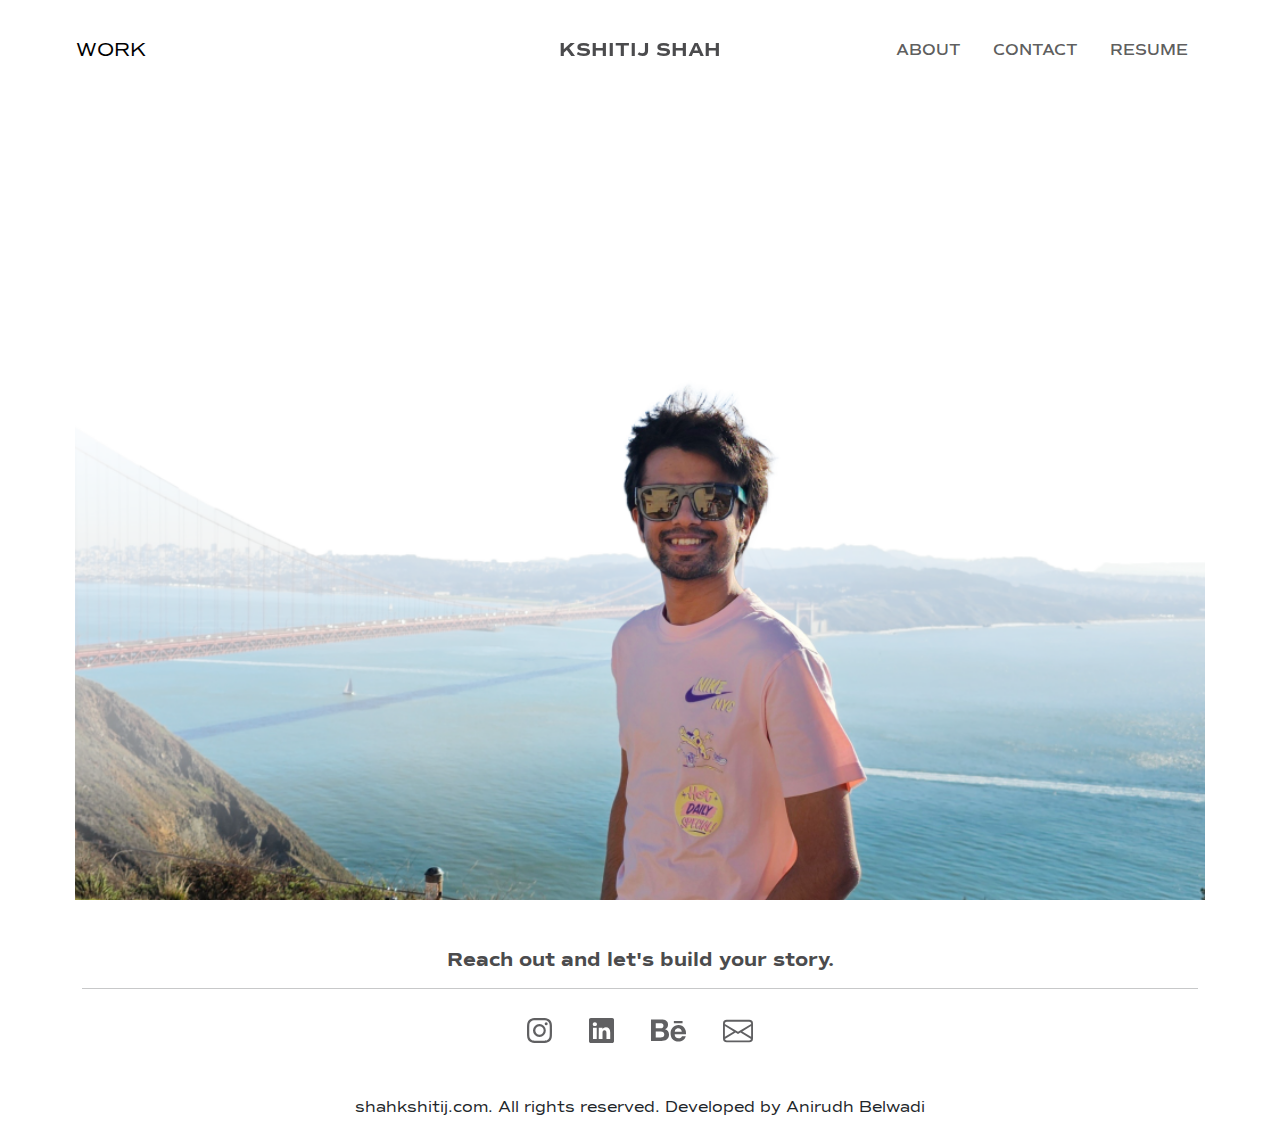
==== about.html @ ad90efc9 "bug fixes and projects added" ====
<!DOCTYPE html>
<html lang="en">

<head>
    <meta charset="UTF-8">
    <meta name="viewport" content="width=device-width, initial-scale=1.0">
    <title>Kshitij Shah Portfolio</title>
    <link href="https://cdn.jsdelivr.net/npm/bootstrap@5.3.3/dist/css/bootstrap.min.css" rel="stylesheet"
        integrity="sha384-QWTKZyjpPEjISv5WaRU9OFeRpok6YctnYmDr5pNlyT2bRjXh0JMhjY6hW+ALEwIH" crossorigin="anonymous">
    <link rel="stylesheet" href="./assets/stylesheets/font.css">
    <link rel="stylesheet" href="./assets/stylesheets/index.css">
</head>

<body>
    <a href="/">
        <h3 class="text-lg-center d-none d-lg-block fixed_name custom_my-5 py-2">
            KSHITIJ SHAH
        </h3>
    </a>
    <nav class="navbar navbar-expand-lg fixed-top bg-white custom_py-5 px-3">
        <div class="container-fluid mx-5">
            <a class="navbar-brand d-none d-lg-inline-block" href="/#work">WORK</a>
            <a class="navbar-brand d-inline-block d-lg-none" href="/">KSHITIJ SHAH</a>
            <button class="navbar-toggler" type="button" data-bs-toggle="collapse" data-bs-target="#navbarNav"
                aria-controls="navbarNav" aria-expanded="false" aria-label="Toggle navigation">
                <span class="navbar-toggler-icon"></span>
            </button>
            <div class="collapse navbar-collapse" id="navbarNav">
                <ul class="navbar-nav ms-auto">
                    <li class="nav-item">
                        <a class="nav-link px-0 px-lg-3" aria-current="page" href="./about.html">ABOUT</a>
                    </li>
                    <li class="nav-item d-block d-lg-none">
                        <a class="nav-link px-0 px-lg-3" aria-current="page" href="/#work">WORK</a>
                    </li>
                    <li class="nav-item">
                        <a class="nav-link px-0 px-lg-3" href="./contact.html">CONTACT</a>
                    </li>
                    <li class="nav-item">
                        <a class="nav-link px-0 px-lg-3 pe-0" href="./assets/documents/Resume.pdf"
                            target="_blank">RESUME</a>
                    </li>
                </ul>
            </div>
        </div>
    </nav>

    <header class="about_header">

    </header>

    <footer class="container mt-5">
        <h5 class="text-center">
            Reach out and let's build your story.
        </h5>
        <hr>
        <div class="my-4 text-center">
            <a href="https://www.instagram.com/kshitijshah17/" target="_blank">
                <svg xmlns="http://www.w3.org/2000/svg" width="25" height="25" fill="currentColor"
                    class="bi bi-instagram mx-3" viewBox="0 0 16 16">
                    <path
                        d="M8 0C5.829 0 5.556.01 4.703.048 3.85.088 3.269.222 2.76.42a3.9 3.9 0 0 0-1.417.923A3.9 3.9 0 0 0 .42 2.76C.222 3.268.087 3.85.048 4.7.01 5.555 0 5.827 0 8.001c0 2.172.01 2.444.048 3.297.04.852.174 1.433.372 1.942.205.526.478.972.923 1.417.444.445.89.719 1.416.923.51.198 1.09.333 1.942.372C5.555 15.99 5.827 16 8 16s2.444-.01 3.298-.048c.851-.04 1.434-.174 1.943-.372a3.9 3.9 0 0 0 1.416-.923c.445-.445.718-.891.923-1.417.197-.509.332-1.09.372-1.942C15.99 10.445 16 10.173 16 8s-.01-2.445-.048-3.299c-.04-.851-.175-1.433-.372-1.941a3.9 3.9 0 0 0-.923-1.417A3.9 3.9 0 0 0 13.24.42c-.51-.198-1.092-.333-1.943-.372C10.443.01 10.172 0 7.998 0zm-.717 1.442h.718c2.136 0 2.389.007 3.232.046.78.035 1.204.166 1.486.275.373.145.64.319.92.599s.453.546.598.92c.11.281.24.705.275 1.485.039.843.047 1.096.047 3.231s-.008 2.389-.047 3.232c-.035.78-.166 1.203-.275 1.485a2.5 2.5 0 0 1-.599.919c-.28.28-.546.453-.92.598-.28.11-.704.24-1.485.276-.843.038-1.096.047-3.232.047s-2.39-.009-3.233-.047c-.78-.036-1.203-.166-1.485-.276a2.5 2.5 0 0 1-.92-.598 2.5 2.5 0 0 1-.6-.92c-.109-.281-.24-.705-.275-1.485-.038-.843-.046-1.096-.046-3.233s.008-2.388.046-3.231c.036-.78.166-1.204.276-1.486.145-.373.319-.64.599-.92s.546-.453.92-.598c.282-.11.705-.24 1.485-.276.738-.034 1.024-.044 2.515-.045zm4.988 1.328a.96.96 0 1 0 0 1.92.96.96 0 0 0 0-1.92m-4.27 1.122a4.109 4.109 0 1 0 0 8.217 4.109 4.109 0 0 0 0-8.217m0 1.441a2.667 2.667 0 1 1 0 5.334 2.667 2.667 0 0 1 0-5.334" />
                </svg>
            </a>
            <a href="https://www.linkedin.com/in/kshitijshah17/" target="_blank">
                <svg xmlns="http://www.w3.org/2000/svg" width="25" height="25" fill="currentColor"
                    class="bi bi-linkedin mx-3" viewBox="0 0 16 16">
                    <path
                        d="M0 1.146C0 .513.526 0 1.175 0h13.65C15.474 0 16 .513 16 1.146v13.708c0 .633-.526 1.146-1.175 1.146H1.175C.526 16 0 15.487 0 14.854zm4.943 12.248V6.169H2.542v7.225zm-1.2-8.212c.837 0 1.358-.554 1.358-1.248-.015-.709-.52-1.248-1.342-1.248S2.4 3.226 2.4 3.934c0 .694.521 1.248 1.327 1.248zm4.908 8.212V9.359c0-.216.016-.432.08-.586.173-.431.568-.878 1.232-.878.869 0 1.216.662 1.216 1.634v3.865h2.401V9.25c0-2.22-1.184-3.252-2.764-3.252-1.274 0-1.845.7-2.165 1.193v.025h-.016l.016-.025V6.169h-2.4c.03.678 0 7.225 0 7.225z" />
                </svg>
            </a>
            <a href="https://www.behance.net/kshitijsha2e21" target="_blank">
                <svg xmlns="http://www.w3.org/2000/svg" width="35" height="35" fill="currentColor"
                    class="bi bi-behance mx-3" viewBox="0 0 16 16">
                    <path
                        d="M4.654 3c.461 0 .887.035 1.278.14.39.07.711.216.996.391s.497.426.641.747c.14.32.216.711.216 1.137 0 .496-.106.922-.356 1.242-.215.32-.566.606-.997.817.606.176 1.067.496 1.348.922s.461.957.461 1.563c0 .496-.105.922-.285 1.278a2.3 2.3 0 0 1-.782.887c-.32.215-.711.39-1.137.496a5.3 5.3 0 0 1-1.278.176L0 12.803V3zm-.285 3.978c.39 0 .71-.105.957-.285.246-.18.355-.497.355-.887 0-.216-.035-.426-.105-.567a1 1 0 0 0-.32-.355 1.8 1.8 0 0 0-.461-.176c-.176-.035-.356-.035-.567-.035H2.17v2.31c0-.005 2.2-.005 2.2-.005zm.105 4.193c.215 0 .426-.035.606-.07.176-.035.356-.106.496-.216s.25-.215.356-.39c.07-.176.14-.391.14-.641 0-.496-.14-.852-.426-1.102-.285-.215-.676-.32-1.137-.32H2.17v2.734h2.305zm6.858-.035q.428.427 1.278.426c.39 0 .746-.106 1.032-.286q.426-.32.53-.64h1.74c-.286.851-.712 1.457-1.278 1.848-.566.355-1.243.566-2.06.566a4.1 4.1 0 0 1-1.527-.285 2.8 2.8 0 0 1-1.137-.782 2.85 2.85 0 0 1-.712-1.172c-.175-.461-.25-.957-.25-1.528 0-.531.07-1.032.25-1.493.18-.46.426-.852.747-1.207.32-.32.711-.606 1.137-.782a4 4 0 0 1 1.493-.285c.606 0 1.137.105 1.598.355.46.25.817.532 1.102.958.285.39.496.851.641 1.348.07.496.105.996.07 1.563h-5.15c0 .58.21 1.11.496 1.396m2.24-3.732c-.25-.25-.642-.391-1.103-.391-.32 0-.566.07-.781.176s-.356.25-.496.39a.96.96 0 0 0-.25.497c-.036.175-.07.32-.07.46h3.196c-.07-.526-.25-.882-.497-1.132zm-3.127-3.728h3.978v.957h-3.978z" />
                </svg>
            </a>
            <a href="mailto:kshitijnileshshah@gmail.com">
                <svg xmlns="http://www.w3.org/2000/svg" width="30" height="30" fill="currentColor"
                    class="bi bi-envelope mx-3" viewBox="0 0 16 16">
                    <path
                        d="M0 4a2 2 0 0 1 2-2h12a2 2 0 0 1 2 2v8a2 2 0 0 1-2 2H2a2 2 0 0 1-2-2zm2-1a1 1 0 0 0-1 1v.217l7 4.2 7-4.2V4a1 1 0 0 0-1-1zm13 2.383-4.708 2.825L15 11.105zm-.034 6.876-5.64-3.471L8 9.583l-1.326-.795-5.64 3.47A1 1 0 0 0 2 13h12a1 1 0 0 0 .966-.741M1 11.105l4.708-2.897L1 5.383z" />
                </svg>
            </a>
            <p class="mt-5">
                shahkshitij.com. All rights reserved. Developed by <a href="https://anirudhbelwadi.com"
                    target="_blank">Anirudh Belwadi</a>
            </p>
        </div>
    </footer>

    <a href="#" id="backToTop" style="display: none;">
        <svg xmlns="http://www.w3.org/2000/svg" width="25" height="25" fill="currentColor"
            class="bi bi-arrow-up-circle-fill" viewBox="0 0 16 16"
            style="position: fixed; bottom: 20px; right: 20px; cursor: pointer; color: #2b2b2b;">
            <path
                d="M16 8A8 8 0 1 0 0 8a8 8 0 0 0 16 0m-7.5 3.5a.5.5 0 0 1-1 0V5.707L5.354 7.854a.5.5 0 1 1-.708-.708l3-3a.5.5 0 0 1 .708 0l3 3a.5.5 0 0 1-.708.708L8.5 5.707z" />
        </svg>
    </a>


    <!-- jQuery -->
    <script src="https://ajax.googleapis.com/ajax/libs/jquery/3.5.1/jquery.min.js"></script>

    <script src="./assets/scripts/index.js"></script>

    <script>
        const scriptURL = 'https://script.google.com/macros/s/AKfycbw8jrSKIsykgvhQA4GgZT89J0PJfeCsqyT-4RDei4BGS6Ui2702J67Y3QtbbjSnD88a/exec'
        const form = document.forms['contactForm']
        form.addEventListener('submit', e => {
            e.preventDefault()
            fetch(scriptURL, { method: 'POST', body: new FormData(form) })
                .then(response => {
                    document.getElementById("contactForm").reset();
                    alert("Thank you for contacting! I will get back to you soon.");
                })
                .catch(error => {
                    console.error(error.message);
                    document.getElementById("contactForm").reset();
                })
        });
    </script>
    <script src="https://cdn.jsdelivr.net/npm/bootstrap@5.3.3/dist/js/bootstrap.bundle.min.js"
        integrity="sha384-YvpcrYf0tY3lHB60NNkmXc5s9fDVZLESaAA55NDzOxhy9GkcIdslK1eN7N6jIeHz"
        crossorigin="anonymous"></script>
</body>

</html>
---- assets/stylesheets/font.css ----
@font-face {
  font-family: CommutersSans-Bold;
  src: url(../fonts/CommutersSans-Bold.ttf);
}

@font-face {
  font-family: CommutersSans-BoldItalic;
  src: url(../fonts/CommutersSans-BoldItalic.ttf);
}

@font-face {
  font-family: CommutersSans-ExtraBold;
  src: url(../fonts/CommutersSans-ExtraBold.ttf);
}

@font-face {
  font-family: CommutersSans-ExtraBoldItalic;
  src: url(../fonts/CommutersSans-ExtraBoldItalic.ttf);
}

@font-face {
  font-family: CommutersSans-ExtraLight;
  src: url(../fonts/CommutersSans-ExtraLight.ttf);
}

@font-face {
  font-family: CommutersSans-ExtraLightItalic;
  src: url(../fonts/CommutersSans-ExtraLightItalic.ttf);
}

@font-face {
  font-family: CommutersSans-Heavy;
  src: url(../fonts/CommutersSans-Heavy.ttf);
}

@font-face {
  font-family: CommutersSans-HeavyItalic;
  src: url(../fonts/CommutersSans-HeavyItalic.ttf);
}

@font-face {
  font-family: CommutersSans-Italic;
  src: url(../fonts/CommutersSans-Italic.ttf);
}

@font-face {
  font-family: CommutersSans-Light;
  src: url(../fonts/CommutersSans-Light.ttf);
}

@font-face {
  font-family: CommutersSans-LightItalic;
  src: url(../fonts/CommutersSans-LightItalic.ttf);
}

@font-face {
  font-family: CommutersSans-Regular;
  src: url(../fonts/CommutersSans-Regular.ttf);
}

@font-face {
  font-family: CommutersSans-SemiBold;
  src: url(../fonts/CommutersSans-SemiBold.ttf);
}

@font-face {
  font-family: CommutersSans-SemiBoldItalic;
  src: url(../fonts/CommutersSans-SemiBoldItalic.ttf);
}

@font-face {
  font-family: CommutersSans-Thin;
  src: url(../fonts/CommutersSans-Thin.ttf);
}

@font-face {
  font-family: CommutersSans-ThinItalic;
  src: url(../fonts/CommutersSans-ThinItalic.ttf);
}
---- assets/stylesheets/index.css ----
* {
    font-family: "CommutersSans-Regular";
}

a {
    text-decoration: none;
    color: unset;
}

.fixed_name {
    position: fixed;
    z-index: 20000;
    font-family: "CommutersSans-Bold";
    text-align: center;
    width: fit-content;
    margin-top: 23px;
    font-size: 20px;
    left: calc(50% - 100px);
    width: 200px;
    color: #4B4B4D;

    @media (max-width: 992px) {
        text-align: start;
    }
}

@media (min-width: 992px) {
    .invisible {
        text-align: start !important;
    }

    .d-inline-block {
        text-align: center;
    }
}

.position-fixed {
    text-align: center;
    width: 100%;
}

header {
    height: 600px;
    justify-content: center;
}

header p {
    position: absolute;
    top: 300px;
    text-align: center;
    font-size: 50px;
    color: rgb(92, 92, 92);
    padding: 0 360px;

    & span {
        font-family: "CommutersSans-ExtraBold";
    }

    @media (max-width: 1800px) {
        padding: 0 400px;
    }

    @media (max-width: 1700px) {
        padding: 0 350px;
        top: 250px;
    }

    @media (max-width: 1300px) {
        padding: 0 275px;
    }

    @media (max-width: 1200px) {
        padding: 0 200px;
    }

    @media (max-width: 1000px) {
        padding: 0 100px;
    }

    @media (max-width: 768px) {
        font-size: 35px;
        top: 250px;
    }

    @media (max-width: 600px) {
        top: 200px;
    }

    @media (max-width: 500px) {
        font-size: 25px;
    }

    @media (max-width: 400px) {
        font-size: 16px;
    }
}

.nav-link {
    font-family: "CommutersSans-SemiBold" !important;
}


footer h5, #contactForm h3 {
    font-family: "CommutersSans-Bold";
    color: #4B4B4D;
}

.project_parent {
    position: relative !important;
    min-height: 500px;

    @media (max-width: 1100px) {
        min-height: 350px !important;
    }
}

.project_name {
    position: absolute;
    background-color: rgba(0, 0, 0, 0.655);
    width: 100%;
    height: 100%;
    opacity: 0;
    transition: 0.5s;
    display: flex;
    align-items: center;
    justify-content: center;
    color: white;
    font-size: 30px;
    cursor: pointer;
    text-align: center;
}

.project_name:hover {
    opacity: 1;
    transition: 0.5s;
}

.project_container span {
    font-family: "CommutersSans-Bold";
}

.about_header {
    background: url(../images/about_bg.png);
    background-size: cover;
    background-position: center bottom;
    height: 100vh;
    margin: 0 75px;
}

.bi {
    color: #606062;
}

.custom_my-5 {
    margin-top: 30px;
    margin-bottom: 30px;
    transition: 0.5s;
}

.custom_my-2 {
    margin-top: 10px;
    margin-bottom: 10px;
    transition: 0.5s;
}

.custom_py-5 {
    padding-top: 30px;
    padding-bottom: 30px;
    transition: 0.5s;
}

.custom_py-2 {
    padding-top: 10px;
    padding-bottom: 10px;
    transition: 0.5s;
}
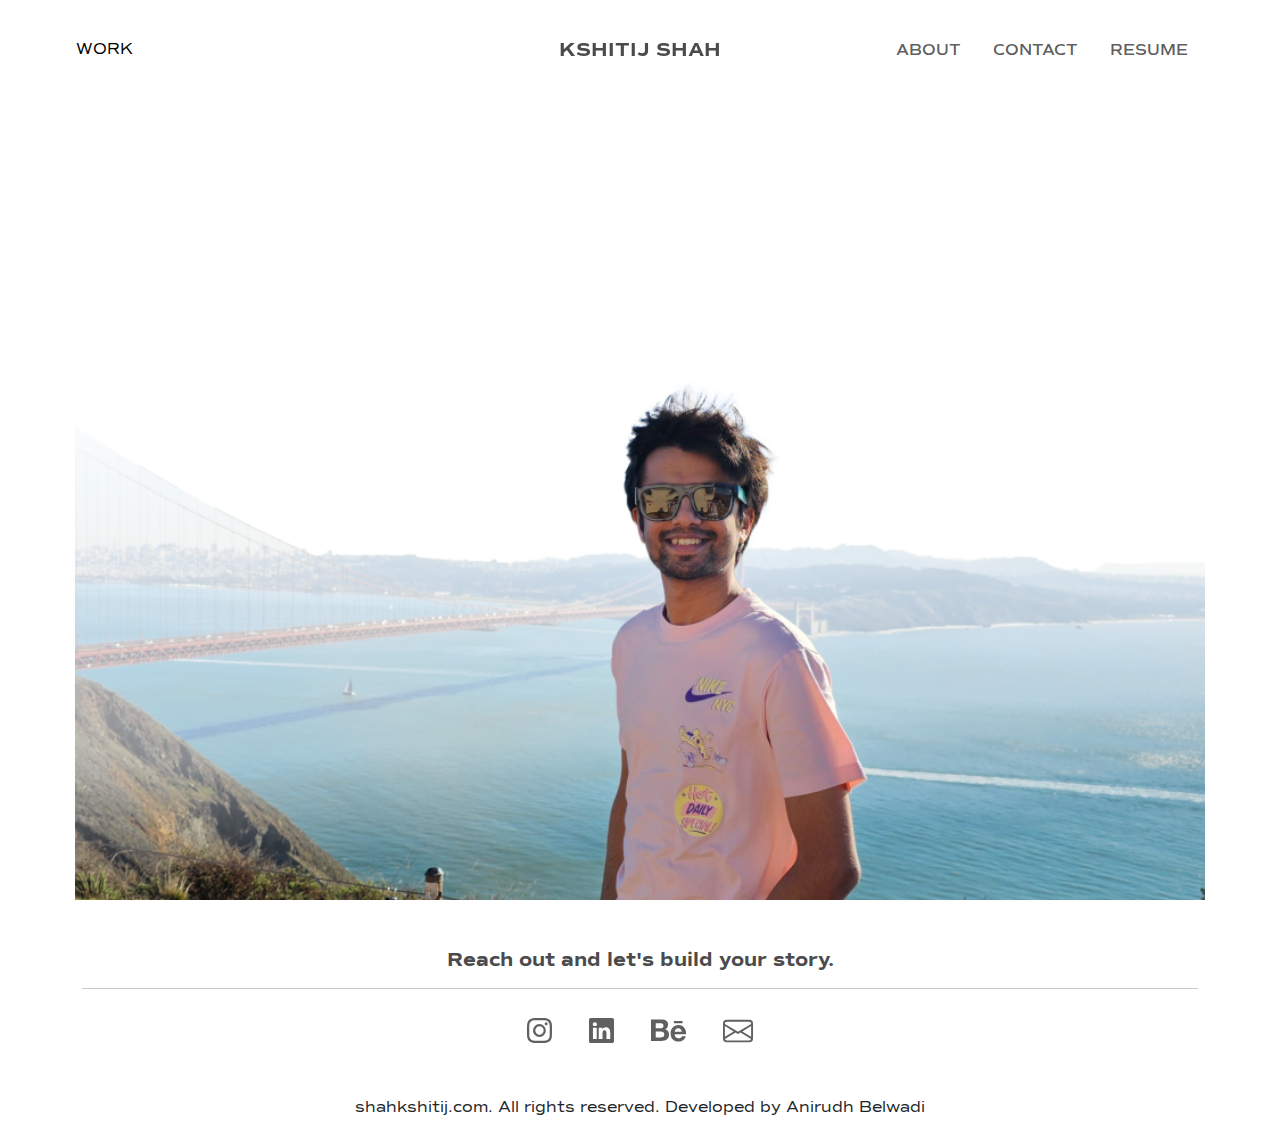
==== commit e395f699: "about work size fixed" ====
--- a/about.html
+++ b/about.html
@@ -19,7 +19,7 @@
     </a>
     <nav class="navbar navbar-expand-lg fixed-top bg-white custom_py-5 px-3">
         <div class="container-fluid mx-5">
-            <a class="navbar-brand d-none d-lg-inline-block" href="/#work">WORK</a>
+            <a class="navbar-brand d-none d-lg-inline-block" style="font-size: 16px !important;" href="/#work">WORK</a>
             <a class="navbar-brand d-inline-block d-lg-none" href="/">KSHITIJ SHAH</a>
             <button class="navbar-toggler" type="button" data-bs-toggle="collapse" data-bs-target="#navbarNav"
                 aria-controls="navbarNav" aria-expanded="false" aria-label="Toggle navigation">
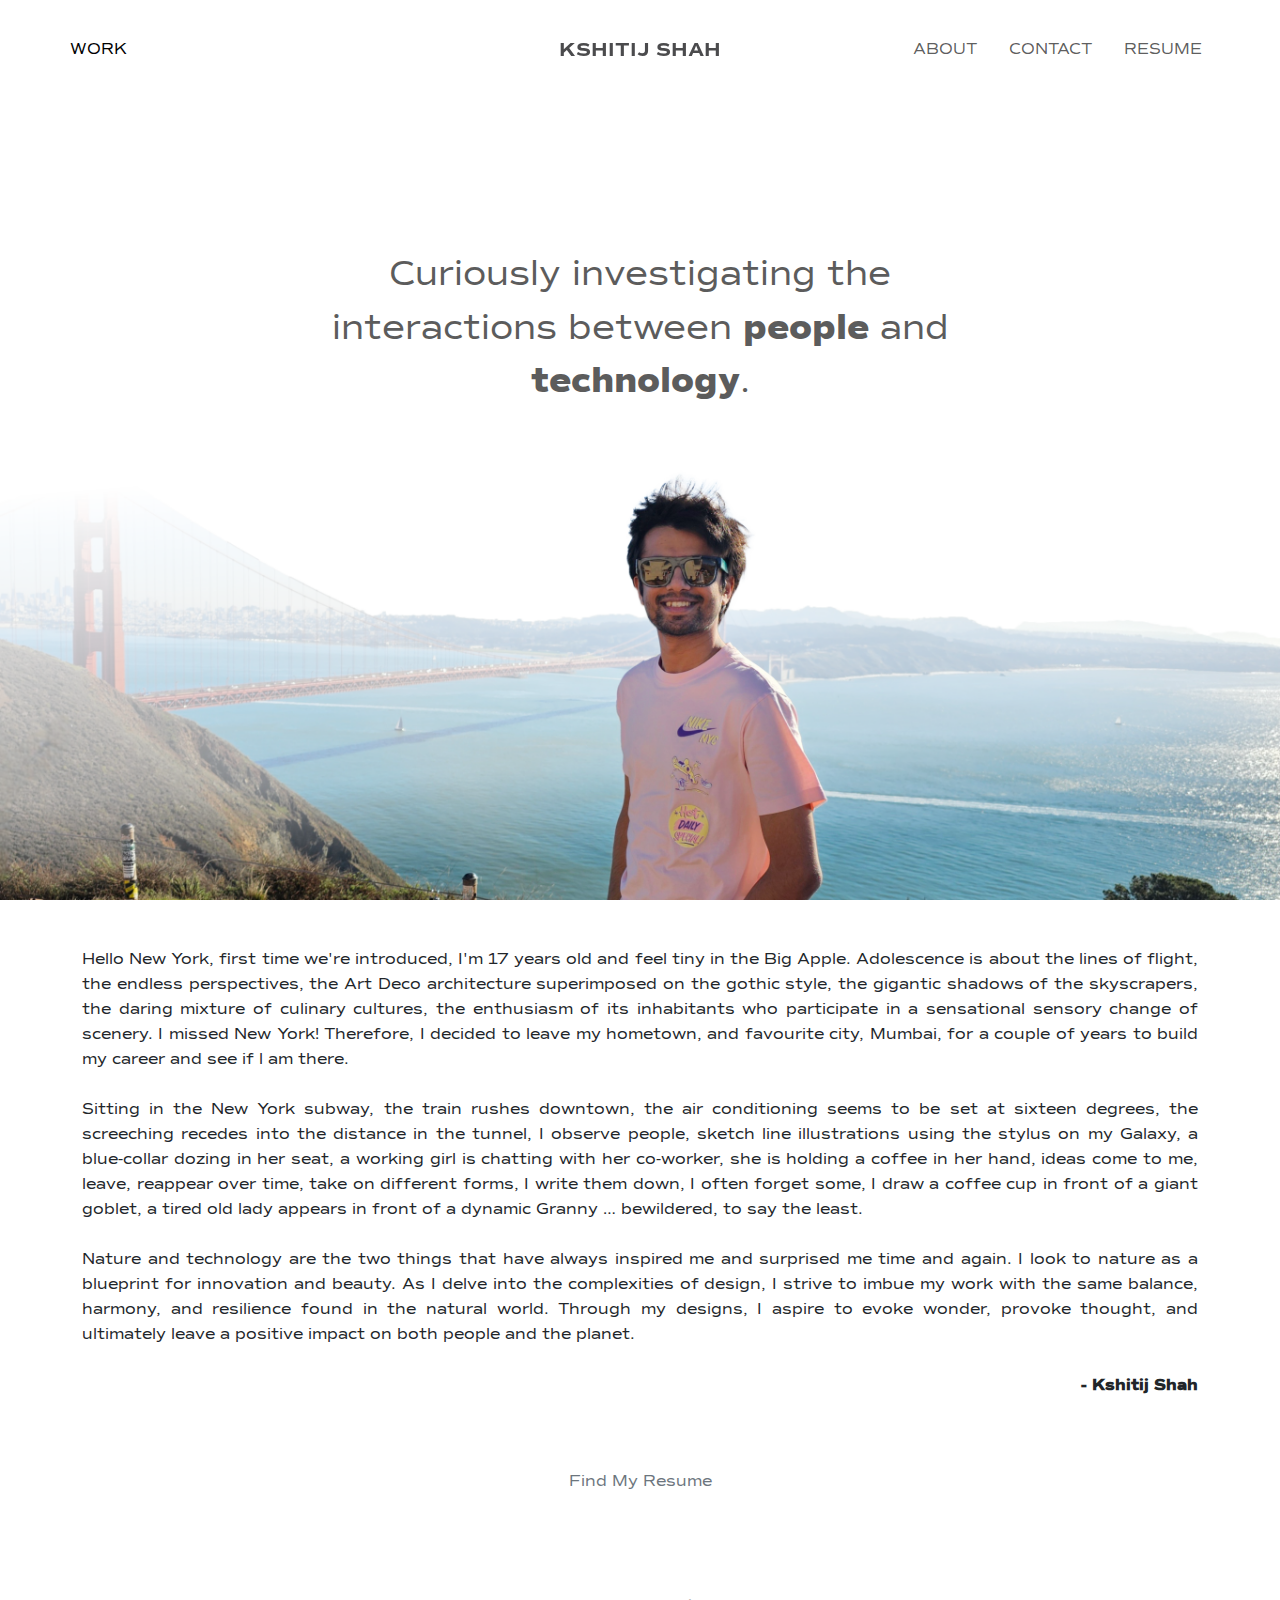
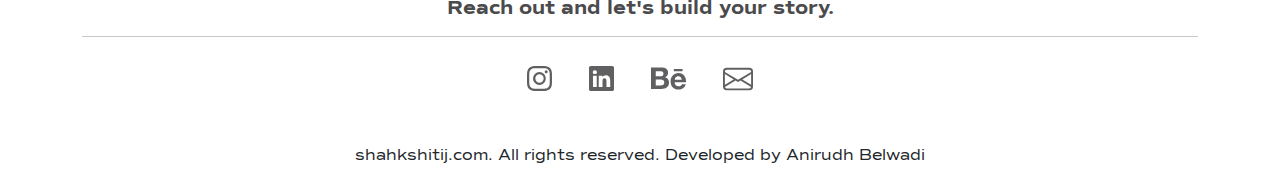
==== commit 7447628e: "spacing fixed" ====
--- a/about.html
+++ b/about.html
@@ -18,9 +18,12 @@
         </h3>
     </a>
     <nav class="navbar navbar-expand-lg fixed-top bg-white custom_py-5 px-3">
-        <div class="container-fluid mx-5">
+        <div class="container p-0">
             <a class="navbar-brand d-none d-lg-inline-block" style="font-size: 16px !important;" href="/#work">WORK</a>
-            <a class="navbar-brand d-inline-block d-lg-none" href="/">KSHITIJ SHAH</a>
+            <a class="navbar-brand d-inline-block d-lg-none"
+                style="font-size: 20px !important; font-family: 'CommutersSans-Bold'; color: #4B4B4D;" href="/">
+                KSHITIJ SHAH
+            </a>
             <button class="navbar-toggler" type="button" data-bs-toggle="collapse" data-bs-target="#navbarNav"
                 aria-controls="navbarNav" aria-expanded="false" aria-label="Toggle navigation">
                 <span class="navbar-toggler-icon"></span>
@@ -28,17 +31,16 @@
             <div class="collapse navbar-collapse" id="navbarNav">
                 <ul class="navbar-nav ms-auto">
                     <li class="nav-item">
-                        <a class="nav-link px-0 px-lg-3" aria-current="page" href="./about.html">ABOUT</a>
+                        <a class="nav-link ms-lg-3" aria-current="page" href="./about.html">ABOUT</a>
                     </li>
                     <li class="nav-item d-block d-lg-none">
-                        <a class="nav-link px-0 px-lg-3" aria-current="page" href="/#work">WORK</a>
+                        <a class="nav-link ms-lg-3" aria-current="page" href="/#work">WORK</a>
                     </li>
                     <li class="nav-item">
-                        <a class="nav-link px-0 px-lg-3" href="./contact.html">CONTACT</a>
+                        <a class="nav-link ms-lg-3" href="./contact.html">CONTACT</a>
                     </li>
                     <li class="nav-item">
-                        <a class="nav-link px-0 px-lg-3 pe-0" href="./assets/documents/Resume.pdf"
-                            target="_blank">RESUME</a>
+                        <a class="nav-link ms-lg-3" href="./assets/documents/Resume.pdf" target="_blank">RESUME</a>
                     </li>
                 </ul>
             </div>
@@ -46,10 +48,48 @@
     </nav>
 
     <header class="about_header">
-
+        <div class="h-100 d-flex justify-content-center">
+            <p>
+                Curiously investigating the interactions between <span>people</span> and <span>technology</span>.
+            </p>
+        </div>
     </header>
 
-    <footer class="container mt-5">
+    <main class="container my-5">
+        <p style="text-align: justify; line-height: 25px;">
+            Hello New York, first time we're introduced, I'm 17 years old and feel tiny in the Big Apple. Adolescence is
+            about the lines of flight, the endless perspectives, the Art Deco architecture superimposed on the gothic
+            style, the gigantic shadows of the skyscrapers, the daring mixture of culinary cultures, the enthusiasm of
+            its inhabitants who participate in a sensational sensory change of scenery. I missed New York! Therefore, I
+            decided to leave my hometown, and favourite city, Mumbai, for a couple of years to build my career and see
+            if l am there.
+            <br><br>
+            Sitting in the New York subway, the train rushes downtown, the air conditioning seems to be set at sixteen
+            degrees, the screeching recedes into the distance in the tunnel, I observe people, sketch line illustrations
+            using the stylus on my Galaxy, a blue-collar dozing in her seat, a working girl is chatting with her
+            co-worker, she is holding a coffee in her hand, ideas come to me, leave, reappear over time, take on
+            different forms, I write them down, I often forget some, I draw a coffee cup in front of a giant goblet, a
+            tired old lady appears in front of a dynamic
+            Granny … bewildered, to say the least.
+            <br><br>
+            Nature and technology are the two things that have always inspired me and surprised me time and again. I
+            look to nature as a blueprint for innovation and beauty. As I delve into the complexities of design, I
+            strive to imbue my work with the same balance, harmony, and resilience found in the natural world. Through
+            my designs, I aspire to evoke wonder, provoke thought, and ultimately leave a positive impact on both people
+            and the planet.
+            <br><br>
+            <b style="width: 100%; text-align: right; display: block; font-family: 'CommutersSans-Bold';">- Kshitij
+                Shah</b>
+            <br><br>
+        <div class="text-center">
+            <button type="button" class="btn btn-outline-secondary" style="border: none;"
+                onclick="window.open('./assets/documents/Resume.pdf') ">Find My Resume</button>
+        </div>
+
+        </p>
+    </main>
+
+    <footer class="container mt-5 pt-5">
         <h5 class="text-center">
             Reach out and let's build your story.
         </h5>
--- a/assets/stylesheets/index.css
+++ b/assets/stylesheets/index.css
@@ -44,6 +44,7 @@
     justify-content: center;
 }
 
+
 header p {
     position: absolute;
     top: 300px;
@@ -95,7 +96,36 @@
     }
 }
 
-.nav-link {
+.about_header p {
+    top: 250px;
+    text-align: center;
+    font-size: 40px;
+    color: rgb(92, 92, 92);
+    padding: 0 400px;
+
+    @media (max-width: 1350px) {
+        font-size: 35px;
+        padding: 0 280px;
+    }
+
+    @media (max-width: 1050px) {
+        font-size: 30px;
+        padding: 0 200px;
+    }
+
+    @media (max-width: 900px) {
+        font-size: 30px;
+        padding: 0 100px;
+    }
+
+    @media (max-width: 500px) {
+        font-size: 22px;
+        padding: 15px;
+    }
+
+}
+
+.nav-link ms-lg-3 {
     font-family: "CommutersSans-SemiBold" !important;
 }
 
@@ -141,10 +171,18 @@
 
 .about_header {
     background: url(../images/about_bg.png);
-    background-size: cover;
+    background-size: contain;
     background-position: center bottom;
+    background-repeat: no-repeat;
     height: 100vh;
-    margin: 0 75px;
+
+    @media (max-width: 800px) {
+        height: 76vh;
+    }
+
+    @media (min-width: 1600px) {
+        background-size: cover;
+    }
 }
 
 .bi {
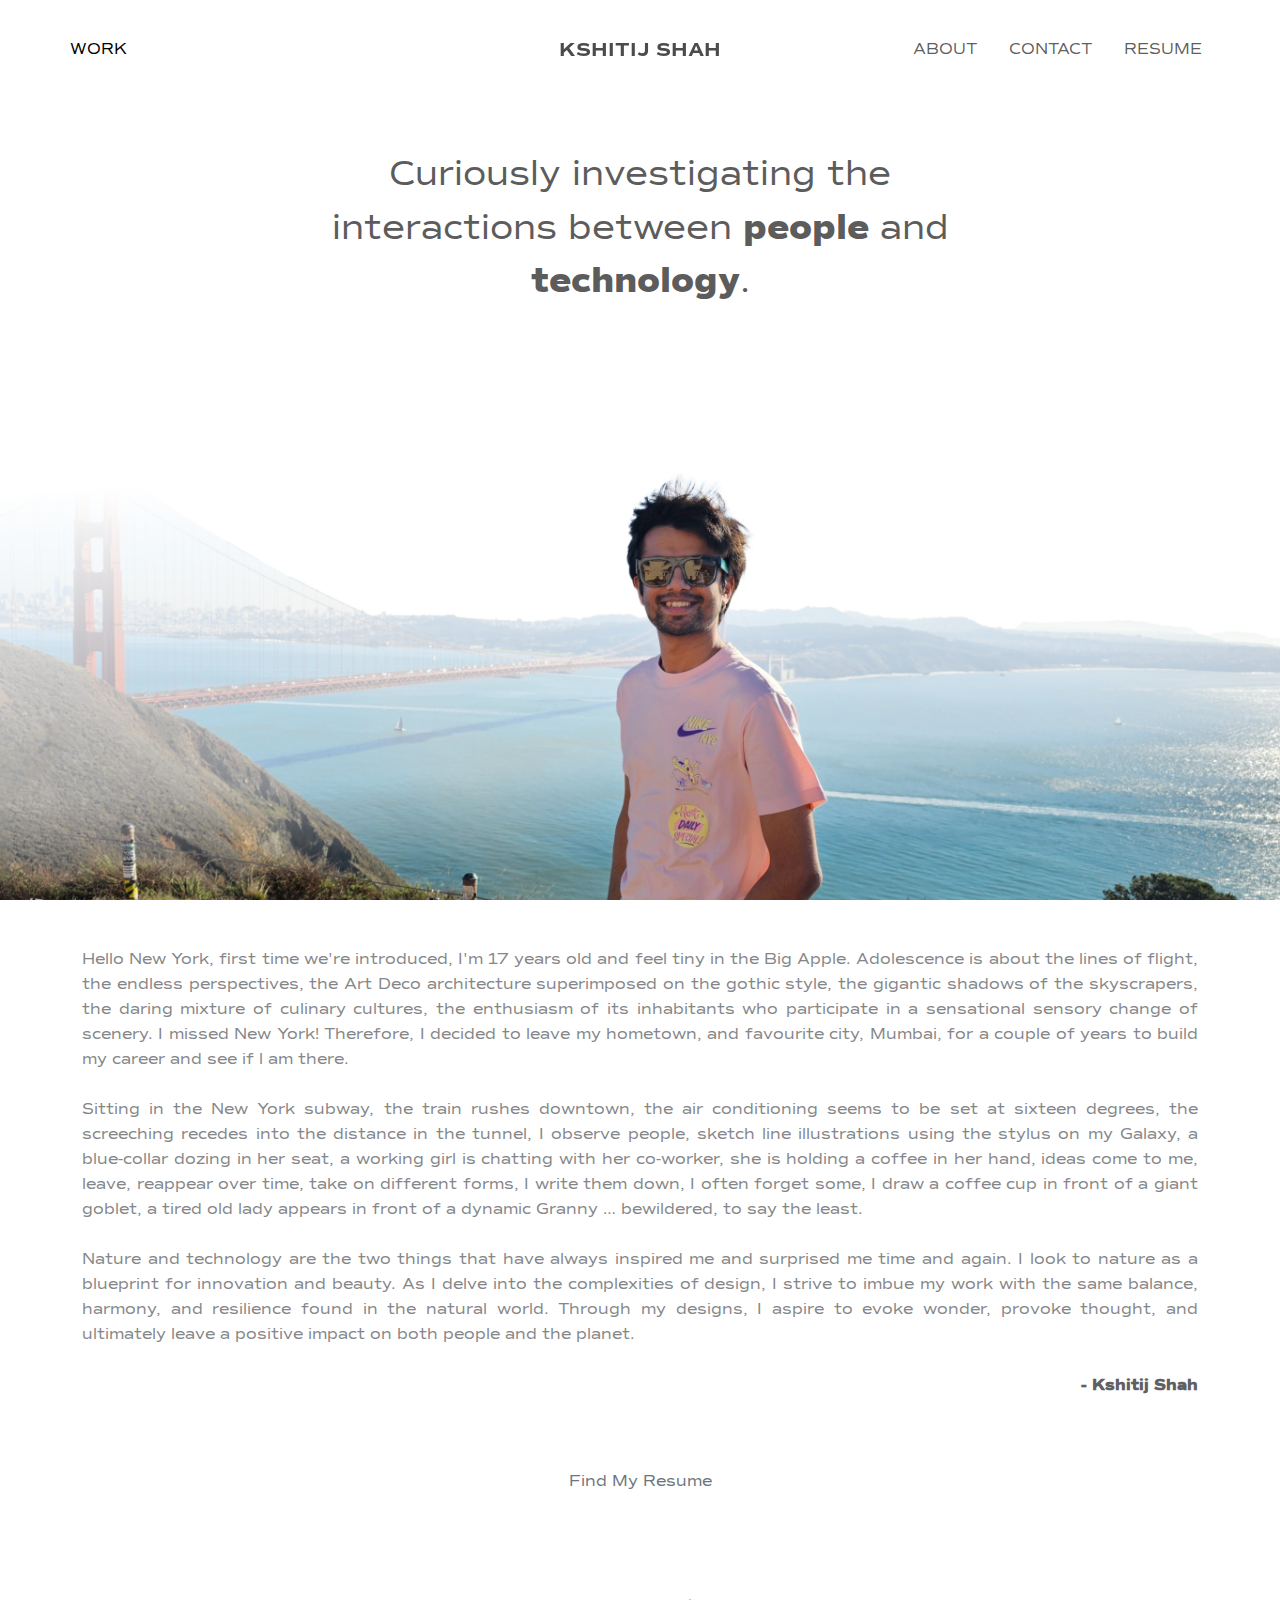
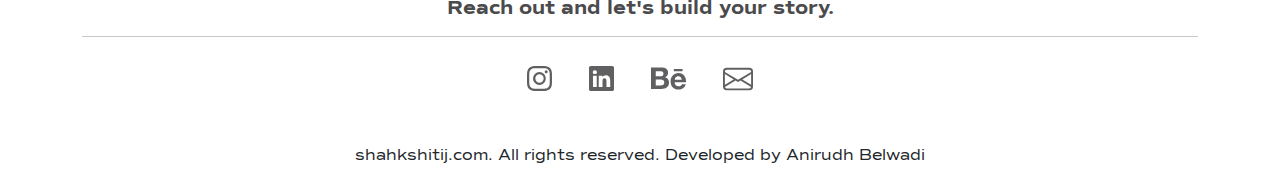
==== commit 98a4982f: "about completed" ====
--- a/about.html
+++ b/about.html
@@ -9,6 +9,26 @@
         integrity="sha384-QWTKZyjpPEjISv5WaRU9OFeRpok6YctnYmDr5pNlyT2bRjXh0JMhjY6hW+ALEwIH" crossorigin="anonymous">
     <link rel="stylesheet" href="./assets/stylesheets/font.css">
     <link rel="stylesheet" href="./assets/stylesheets/index.css">
+    <link rel="shortcut icon" href="./assets/images/favicon.png">
+
+    <meta name="title" property="og:title" content="Kshitij Shah Portfolio">
+    <meta name="description" property="og:description"
+        content="An engineer turned designer based in Brooklyn, New York City.">
+    <meta property="og:type" content="Website">
+    <meta name="image" property="og:image" content="https://shahkshitij.com/assets/images/ks_bg_image.png">
+    <meta name="publish_date" property="og:publish_date" content="26-03-2024">
+    <meta property="og:url" content="https://shahkshitij.com/">
+    <meta property="og:site_name" content="Kshitij Shah Portfolio">
+    <meta name="theme-color" content="#ffffff">
+
+    <meta name="twitter:title" content="Kshitij Shah Portfolio">
+    <meta name="twitter:description" content="An engineer turned designer based in Brooklyn, New York City.">
+    <meta name="twitter:image" content="https://shahkshitij.com/assets/images/ks_bg_image.png">
+    <meta name="twitter:image:alt" content="Kshitij Shah - Profile Image">
+    <meta name="twitter:card" content="https://shahkshitij.com/assets/images/ks_bg_image.png">
+
+    <meta name="image" property="og:image" content="https://shahkshitij.com/assets/images/ks_bg_image.png">
+    <meta name="author" content="Kshitij Shah">
 </head>
 
 <body>
@@ -56,7 +76,7 @@
     </header>
 
     <main class="container my-5">
-        <p style="text-align: justify; line-height: 25px;">
+        <p style="text-align: justify; line-height: 25px; color: #848688;">
             Hello New York, first time we're introduced, I'm 17 years old and feel tiny in the Big Apple. Adolescence is
             about the lines of flight, the endless perspectives, the Art Deco architecture superimposed on the gothic
             style, the gigantic shadows of the skyscrapers, the daring mixture of culinary cultures, the enthusiasm of
@@ -78,7 +98,9 @@
             my designs, I aspire to evoke wonder, provoke thought, and ultimately leave a positive impact on both people
             and the planet.
             <br><br>
-            <b style="width: 100%; text-align: right; display: block; font-family: 'CommutersSans-Bold';">- Kshitij
+            <b
+                style="width: 100%; text-align: right; display: block; font-family: 'CommutersSans-Bold'; color: #606062;">-
+                Kshitij
                 Shah</b>
             <br><br>
         <div class="text-center">
--- a/assets/stylesheets/index.css
+++ b/assets/stylesheets/index.css
@@ -123,6 +123,14 @@
         padding: 15px;
     }
 
+    @media (max-height: 1000px) {
+        top: 190px;
+    }
+
+    @media (max-height: 900px) {
+        top: 150px;
+    }
+
 }
 
 .nav-link ms-lg-3 {
@@ -211,4 +219,14 @@
     padding-top: 10px;
     padding-bottom: 10px;
     transition: 0.5s;
+}
+
+.form-group input:focus, .form-group textarea:focus {
+    box-shadow: none;
+    border: #dee2e6 solid 1px !important;
+}
+
+.form-group sup {
+    color: red !important;
+    font-size: 12px;
 }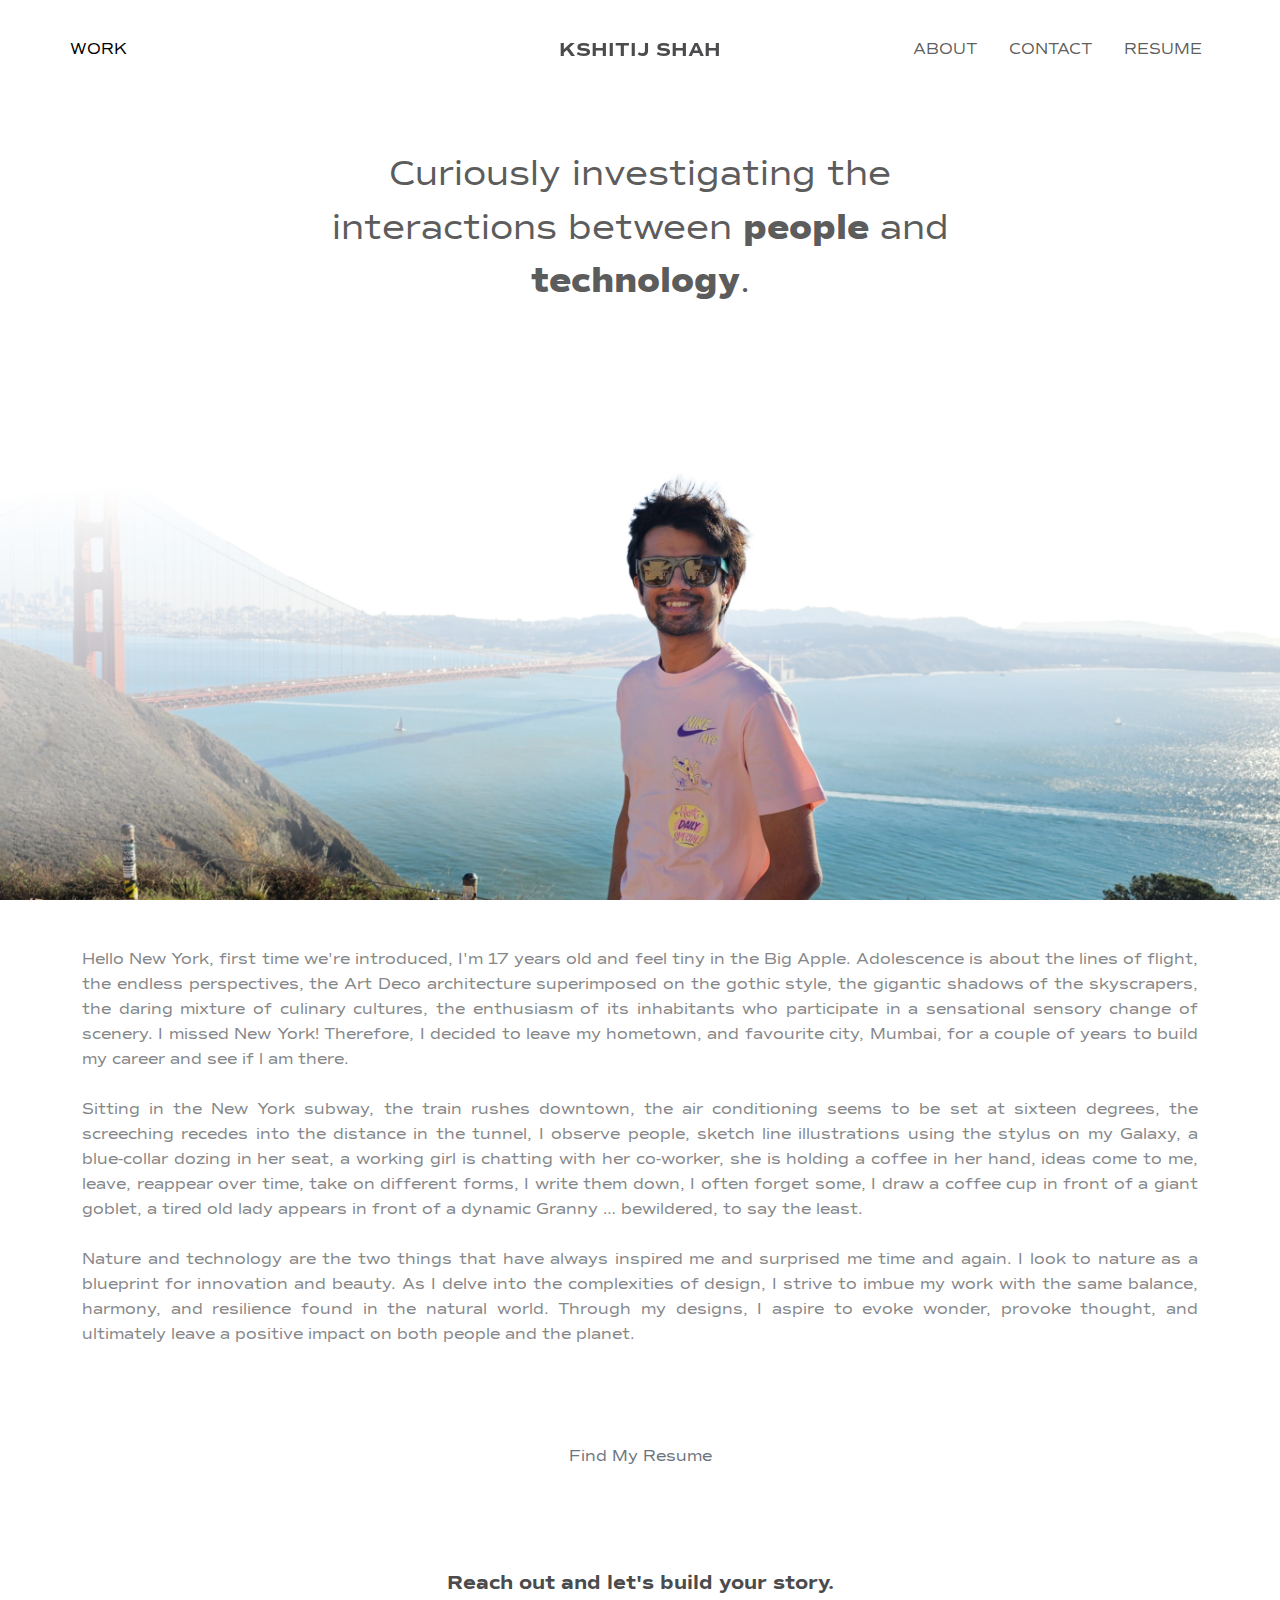
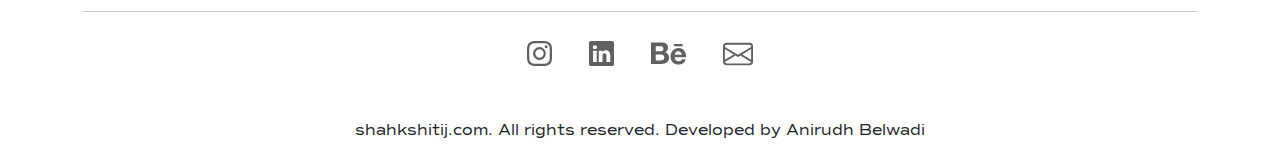
==== commit 81a490dc: "about changed" ====
--- a/about.html
+++ b/about.html
@@ -98,10 +98,10 @@
             my designs, I aspire to evoke wonder, provoke thought, and ultimately leave a positive impact on both people
             and the planet.
             <br><br>
-            <b
+            <!-- <b
                 style="width: 100%; text-align: right; display: block; font-family: 'CommutersSans-Bold'; color: #606062;">-
                 Kshitij
-                Shah</b>
+                Shah</b> -->
             <br><br>
         <div class="text-center">
             <button type="button" class="btn btn-outline-secondary" style="border: none;"
--- a/assets/stylesheets/index.css
+++ b/assets/stylesheets/index.css
@@ -229,4 +229,14 @@
 .form-group sup {
     color: red !important;
     font-size: 12px;
+}
+
+.sticky_project {
+    position: sticky !important;
+    top: 100px;
+    height: fit-content;
+
+    @media (max-width: 992px) {
+        position: static !important;
+    }
 }